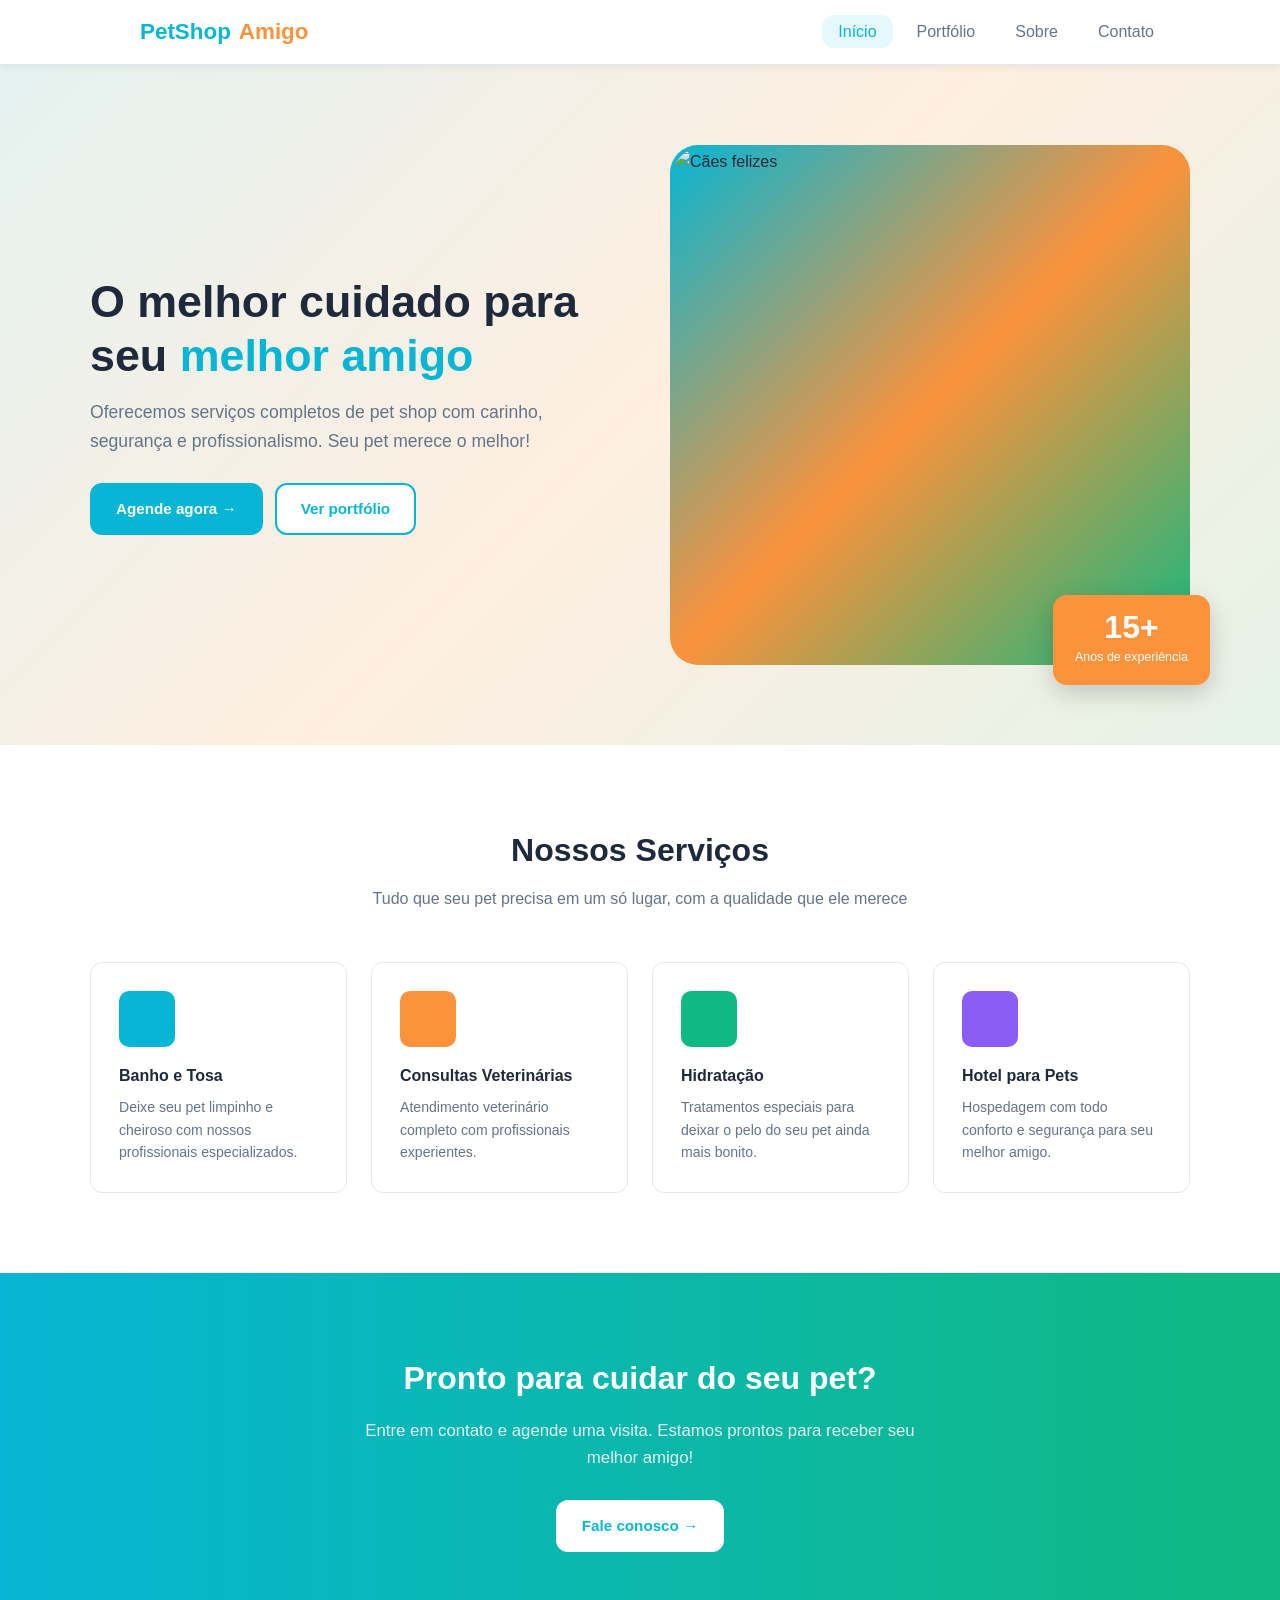
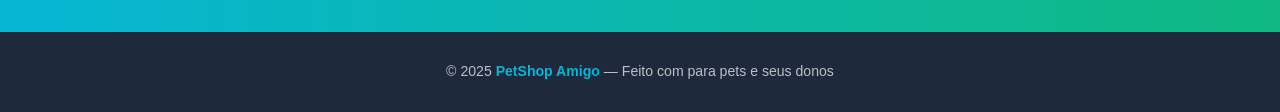
==== petshop/index.html @ c30e10b1 "Página completa" ====
<!DOCTYPE html>
<html lang="pt-BR">
<head>
  <meta charset="UTF-8" />
  <meta name="viewport" content="width=device-width, initial-scale=1.0" />
  <title>PetShop Amigo — Início</title>
  <link rel="stylesheet" href="src/css/estilo.css" />
  <script src="https://unpkg.com/lucide@latest/dist/umd/lucide.min.js"></script>
</head>
<body>

  <!-- ===== NAVBAR ===== -->
  <nav class="navbar">
    <div class="navbar-inner">
      <a href="index.html" class="logo"><i data-lucide="paw-print"></i> PetShop <span>Amigo</span></a>

      <button class="hamburger" aria-label="Menu">
        <span></span><span></span><span></span>
      </button>

      <ul class="nav-links">
        <li><a href="index.html">Início</a></li>
        <li><a href="pages/portfolio.html">Portfólio</a></li>
        <li><a href="pages/sobre.html">Sobre</a></li>
        <li><a href="pages/contato.html">Contato</a></li>
      </ul>
    </div>
  </nav>

  <!-- ===== HERO ===== -->
  <section class="hero">
    <div class="hero-inner">

      <div class="hero-texto">
        <h1>O melhor cuidado para seu <span class="destaque">melhor amigo</span></h1>
        <p>
          Oferecemos serviços completos de pet shop com carinho, segurança e profissionalismo.
          Seu pet merece o melhor!
        </p>
        <div class="hero-botoes">
          <a href="pages/contato.html" class="btn btn-primario">Agende agora →</a>
          <a href="pages/portfolio.html" class="btn btn-contorno">Ver portfólio</a>
        </div>
      </div>

      <div class="hero-img-wrapper">
        <div class="hero-img-borda">
          <img
            src="https://images.unsplash.com/photo-1450778869180-41d0601e046e?w=600&h=600&fit=crop"
            alt="Cães felizes"
          />
        </div>
        <div class="badge">
          <strong>15+</strong>
          <small>Anos de experiência</small>
        </div>
      </div>

    </div>
  </section>

  <!-- ===== SERVIÇOS ===== -->
  <section class="servicos">
    <div class="secao-titulo">
      <h2>Nossos Serviços</h2>
      <p>Tudo que seu pet precisa em um só lugar, com a qualidade que ele merece</p>
    </div>

    <div class="grid-servicos">

      <div class="card-servico">
        <div class="icone-servico cor-ciano"><i data-lucide="scissors"></i></div>
        <h3>Banho e Tosa</h3>
        <p>Deixe seu pet limpinho e cheiroso com nossos profissionais especializados.</p>
      </div>

      <div class="card-servico">
        <div class="icone-servico cor-laranja"><i data-lucide="stethoscope"></i></div>
        <h3>Consultas Veterinárias</h3>
        <p>Atendimento veterinário completo com profissionais experientes.</p>
      </div>

      <div class="card-servico">
        <div class="icone-servico cor-verde"><i data-lucide="shower-head"></i></div>
        <h3>Hidratação</h3>
        <p>Tratamentos especiais para deixar o pelo do seu pet ainda mais bonito.</p>
      </div>

      <div class="card-servico">
        <div class="icone-servico cor-roxo"><i data-lucide="house"></i></div>
        <h3>Hotel para Pets</h3>
        <p>Hospedagem com todo conforto e segurança para seu melhor amigo.</p>
      </div>

    </div>
  </section>

  <!-- ===== CTA ===== -->
  <section class="cta">
    <h2>Pronto para cuidar do seu pet?</h2>
    <p>Entre em contato e agende uma visita. Estamos prontos para receber seu melhor amigo!</p>
    <a href="pages/contato.html" class="btn btn-branco">Fale conosco →</a>
  </section>

  <!-- ===== FOOTER ===== -->
  <footer>
    <p>© 2025 <strong>PetShop Amigo</strong> — Feito com <i data-lucide="heart" style="width:14px;height:14px;display:inline;vertical-align:middle;color:#FB923C;"></i> para pets e seus donos</p>
  </footer>

  <script src="src/js/script.js"></script>
  <script>lucide.createIcons();</script>
</body>
</html>
---- petshop/src/css/estilo.css ----
/* =========================================
   PetShop Amigo — estilo.css
   Paleta de cores original mantida
   ========================================= */

/* --- Variáveis de cor --- */
:root {
  --bg:        #FEF9F3;
  --branco:    #FFFFFF;
  --texto:     #1E293B;
  --subtexto:  #64748B;
  --borda:     #E2E8F0;
  --primaria:  #06B6D4;   /* ciano */
  --secundaria:#FB923C;   /* laranja */
  --acento:    #10B981;   /* verde */
  --roxo:      #8B5CF6;
  --radius:    12px;
}

/* --- Reset básico --- */
*, *::before, *::after { box-sizing: border-box; margin: 0; padding: 0; }

body {
  font-family: 'Segoe UI', Tahoma, Geneva, Verdana, sans-serif;
  background-color: var(--bg);
  color: var(--texto);
  line-height: 1.6;
}

img { max-width: 100%; display: block; }
a  { text-decoration: none; color: inherit; }
ul { list-style: none; }

/* =========================================
   NAVBAR
   ========================================= */
.navbar {
  background-color: var(--branco);
  border-bottom: 1px solid var(--borda);
  position: sticky;
  top: 0;
  z-index: 100;
  box-shadow: 0 2px 8px rgba(0,0,0,0.06);
}

.navbar-inner {
  max-width: 1100px;
  margin: 0 auto;
  padding: 0 20px;
  height: 64px;
  display: flex;
  align-items: center;
  justify-content: space-between;
}

.logo {
  font-size: 1.4rem;
  font-weight: 700;
  color: var(--primaria);
  display: flex;
  align-items: center;
  gap: 8px;
}

.logo span { color: var(--secundaria); }

.nav-links { display: flex; gap: 8px; }

.nav-links a {
  padding: 8px 16px;
  border-radius: var(--radius);
  font-weight: 500;
  color: var(--subtexto);
  transition: background 0.2s, color 0.2s;
}

.nav-links a:hover,
.nav-links a.ativo {
  background-color: rgba(6,182,212,0.1);
  color: var(--primaria);
}

/* Menu hamburguer (mobile) */
.hamburger {
  display: none;
  flex-direction: column;
  gap: 5px;
  background: none;
  border: none;
  cursor: pointer;
  padding: 4px;
}

.hamburger span {
  display: block;
  width: 24px;
  height: 2px;
  background: var(--texto);
  border-radius: 2px;
  transition: all 0.3s;
}

/* =========================================
   BOTÕES
   ========================================= */
.btn {
  display: inline-flex;
  align-items: center;
  gap: 8px;
  padding: 12px 24px;
  border-radius: var(--radius);
  font-weight: 600;
  font-size: 0.95rem;
  border: 2px solid transparent;
  cursor: pointer;
  transition: all 0.2s;
}

.btn-primario   { background: var(--primaria);   color: var(--branco); }
.btn-primario:hover { background: #0891B2; }

.btn-contorno {
  background: var(--branco);
  color: var(--primaria);
  border-color: var(--primaria);
}
.btn-contorno:hover { background: rgba(6,182,212,0.05); }

.btn-branco  { background: var(--branco); color: var(--primaria); }
.btn-branco:hover { background: rgba(255,255,255,0.9); }

/* =========================================
   HERO  (index.html)
   ========================================= */
.hero {
  background: linear-gradient(135deg,
    rgba(6,182,212,0.1) 0%,
    rgba(251,146,60,0.1) 50%,
    rgba(16,185,129,0.1) 100%);
  padding: 80px 20px;
}

.hero-inner {
  max-width: 1100px;
  margin: 0 auto;
  display: grid;
  grid-template-columns: 1fr 1fr;
  gap: 60px;
  align-items: center;
}

.hero-texto h1 {
  font-size: 2.8rem;
  font-weight: 800;
  line-height: 1.2;
  margin-bottom: 16px;
}

.hero-texto h1 .destaque { color: var(--primaria); }

.hero-texto p {
  font-size: 1.1rem;
  color: var(--subtexto);
  margin-bottom: 28px;
}

.hero-botoes { display: flex; gap: 12px; flex-wrap: wrap; }

/* Imagem hero */
.hero-img-wrapper {
  position: relative;
}

.hero-img-borda {
  background: linear-gradient(135deg, var(--primaria), var(--secundaria), var(--acento));
  padding: 4px;
  border-radius: 28px;
}

.hero-img-borda img {
  border-radius: 24px;
  width: 100%;
  aspect-ratio: 1;
  object-fit: cover;
}

.badge {
  position: absolute;
  bottom: -20px;
  right: -20px;
  background: var(--secundaria);
  color: var(--branco);
  padding: 16px 22px;
  border-radius: 14px;
  box-shadow: 0 8px 24px rgba(0,0,0,0.18);
  text-align: center;
}

.badge strong { display: block; font-size: 2rem; line-height: 1; }
.badge small  { font-size: 0.78rem; }

/* =========================================
   SERVIÇOS  (index.html)
   ========================================= */
.servicos {
  padding: 80px 20px;
  background: var(--branco);
}

.secao-titulo {
  text-align: center;
  margin-bottom: 50px;
}

.secao-titulo h2 { font-size: 2rem; font-weight: 700; margin-bottom: 10px; }
.secao-titulo p  { color: var(--subtexto); max-width: 600px; margin: 0 auto; }

.grid-servicos {
  max-width: 1100px;
  margin: 0 auto;
  display: grid;
  grid-template-columns: repeat(auto-fit, minmax(230px, 1fr));
  gap: 24px;
}

.card-servico {
  background: var(--branco);
  border: 1px solid var(--borda);
  border-radius: var(--radius);
  padding: 28px;
  transition: box-shadow 0.3s, transform 0.3s;
}

.card-servico:hover {
  box-shadow: 0 8px 24px rgba(0,0,0,0.10);
  transform: translateY(-4px);
}

.icone-servico {
  width: 56px;
  height: 56px;
  border-radius: 10px;
  display: flex;
  align-items: center;
  justify-content: center;
  font-size: 1.6rem;
  margin-bottom: 16px;
  color: var(--branco);
}

.card-servico h3 { font-size: 1rem; margin-bottom: 8px; }
.card-servico p  { font-size: 0.88rem; color: var(--subtexto); }

/* =========================================
   CTA  (index.html)
   ========================================= */
.cta {
  padding: 80px 20px;
  background: linear-gradient(90deg, var(--primaria) 0%, var(--acento) 100%);
  text-align: center;
}

.cta h2 { font-size: 2rem; font-weight: 700; color: var(--branco); margin-bottom: 14px; }
.cta p  { color: rgba(255,255,255,0.88); font-size: 1.05rem; margin-bottom: 28px; max-width: 600px; margin-inline: auto; }

/* =========================================
   SOBRE  (sobre.html)
   ========================================= */
.pagina-header {
  text-align: center;
  padding: 60px 20px 40px;
  background: linear-gradient(135deg, rgba(6,182,212,0.08), rgba(16,185,129,0.08));
}

.pagina-header h1 { font-size: 2.2rem; font-weight: 800; margin-bottom: 10px; }
.pagina-header p  { color: var(--subtexto); font-size: 1.05rem; }

.container { max-width: 1100px; margin: 0 auto; padding: 60px 20px; }

/* História */
.historia {
  display: grid;
  grid-template-columns: 1fr 1fr;
  gap: 50px;
  align-items: center;
  margin-bottom: 70px;
}

.historia-img { position: relative; }

.historia-img img {
  border-radius: 20px;
  width: 100%;
  object-fit: cover;
  aspect-ratio: 4/3;
  border: 4px solid var(--primaria);
}

.historia-texto h2 { font-size: 1.6rem; font-weight: 700; margin-bottom: 16px; }
.historia-texto p  { color: var(--subtexto); margin-bottom: 14px; }
.historia-texto .destaque { color: var(--primaria); font-weight: 600; }

/* Valores */
.valores { margin-bottom: 70px; }
.valores h2 { font-size: 1.6rem; font-weight: 700; text-align: center; margin-bottom: 36px; }

.grid-valores {
  display: grid;
  grid-template-columns: repeat(auto-fit, minmax(220px, 1fr));
  gap: 20px;
}

.card-valor {
  background: var(--branco);
  border: 1px solid var(--borda);
  border-radius: var(--radius);
  padding: 24px;
  text-align: center;
  transition: box-shadow 0.3s;
}

.card-valor:hover { box-shadow: 0 6px 20px rgba(0,0,0,0.09); }

.icone-valor {
  width: 50px; height: 50px;
  border-radius: 50%;
  display: flex; align-items: center; justify-content: center;
  font-size: 1.4rem;
  margin: 0 auto 14px;
}

.card-valor h3 { font-size: 1rem; margin-bottom: 8px; }
.card-valor p  { font-size: 0.87rem; color: var(--subtexto); }

/* Equipe */
.equipe h2 { font-size: 1.6rem; font-weight: 700; text-align: center; margin-bottom: 36px; }

.grid-equipe {
  display: grid;
  grid-template-columns: repeat(auto-fit, minmax(200px, 1fr));
  gap: 24px;
}

.card-membro {
  background: var(--branco);
  border: 1px solid var(--borda);
  border-radius: var(--radius);
  overflow: hidden;
  text-align: center;
  transition: box-shadow 0.3s;
}

.card-membro:hover { box-shadow: 0 6px 20px rgba(0,0,0,0.1); }

.card-membro img {
  width: 100%;
  aspect-ratio: 1;
  object-fit: cover;
}

.card-membro-info { padding: 16px; }
.card-membro-info h3 { font-size: 1rem; margin-bottom: 4px; }
.card-membro-info p  { font-size: 0.85rem; color: var(--primaria); }

/* =========================================
   PORTFÓLIO  (portfolio.html)
   ========================================= */
.secao-portfolio { padding: 0 20px 70px; max-width: 1100px; margin: 0 auto; }

.secao-portfolio + .secao-portfolio { padding-top: 0; }

.secao-portfolio h2 {
  font-size: 1.3rem;
  font-weight: 700;
  margin-bottom: 20px;
  display: flex;
  align-items: center;
  gap: 10px;
}

.secao-portfolio h2::before {
  content: '';
  display: inline-block;
  width: 6px; height: 22px;
  background: var(--primaria);
  border-radius: 4px;
}

.grid-portfolio {
  display: grid;
  grid-template-columns: repeat(3, 1fr);
  gap: 16px;
}

.item-portfolio {
  border-radius: var(--radius);
  overflow: hidden;
  position: relative;
}

.item-portfolio img {
  width: 100%;
  aspect-ratio: 1;
  object-fit: cover;
  transition: transform 0.4s;
}

.item-portfolio:hover img { transform: scale(1.05); }

.overlay-portfolio {
  position: absolute;
  inset: 0;
  background: rgba(6,182,212,0.75);
  display: flex;
  align-items: center;
  justify-content: center;
  opacity: 0;
  transition: opacity 0.3s;
  padding: 12px;
  text-align: center;
}

.item-portfolio:hover .overlay-portfolio { opacity: 1; }

.overlay-portfolio p {
  color: var(--branco);
  font-weight: 600;
  font-size: 0.9rem;
}

/* Stats */
.stats {
  background: linear-gradient(135deg, var(--primaria), var(--acento));
  border-radius: 20px;
  padding: 40px;
  max-width: 1100px;
  margin: 0 auto 60px;
  display: grid;
  grid-template-columns: repeat(4, 1fr);
  gap: 20px;
  text-align: center;
}

.stat strong { display: block; font-size: 2.2rem; font-weight: 800; color: var(--branco); }
.stat span   { font-size: 0.85rem; color: rgba(255,255,255,0.85); }

/* =========================================
   CONTATO  (contato.html)
   ========================================= */
.info-contato {
  display: grid;
  grid-template-columns: repeat(auto-fit, minmax(220px, 1fr));
  gap: 20px;
  max-width: 1100px;
  margin: 0 auto 50px;
  padding: 0 20px;
}

.card-info {
  background: var(--branco);
  border: 1px solid var(--borda);
  border-radius: var(--radius);
  padding: 24px;
  text-align: center;
  transition: box-shadow 0.3s;
}

.card-info:hover { box-shadow: 0 6px 20px rgba(0,0,0,0.09); }

.icone-info {
  width: 50px; height: 50px;
  border-radius: 50%;
  font-size: 1.4rem;
  display: flex; align-items: center; justify-content: center;
  margin: 0 auto 14px;
}

.card-info h3 { font-size: 1rem; margin-bottom: 6px; }
.card-info a, .card-info p { font-size: 0.9rem; color: var(--subtexto); }
.card-info a:hover { color: var(--primaria); }

/* Formulário + mapa */
.contato-grid {
  max-width: 1100px;
  margin: 0 auto;
  padding: 0 20px 60px;
  display: grid;
  grid-template-columns: 1fr 1fr;
  gap: 40px;
}

.form-wrapper {
  background: var(--branco);
  border: 1px solid var(--borda);
  border-radius: 16px;
  padding: 32px;
}

.form-wrapper h2 { font-size: 1.3rem; font-weight: 700; margin-bottom: 24px; }

.form-grupo { margin-bottom: 18px; }

.form-grupo label {
  display: block;
  font-weight: 600;
  font-size: 0.9rem;
  margin-bottom: 6px;
}

.form-grupo input,
.form-grupo select,
.form-grupo textarea {
  width: 100%;
  padding: 10px 14px;
  border: 1px solid var(--borda);
  border-radius: 8px;
  font-size: 0.95rem;
  font-family: inherit;
  color: var(--texto);
  background: var(--branco);
  outline: none;
  transition: border-color 0.2s;
}

.form-grupo input:focus,
.form-grupo select:focus,
.form-grupo textarea:focus { border-color: var(--primaria); }

.form-linha {
  display: grid;
  grid-template-columns: 1fr 1fr;
  gap: 14px;
}

.btn-enviar {
  width: 100%;
  padding: 13px;
  border-radius: 10px;
  background: var(--primaria);
  color: var(--branco);
  font-weight: 700;
  font-size: 1rem;
  border: none;
  cursor: pointer;
  transition: background 0.2s;
}

.btn-enviar:hover { background: #0891B2; }

.msg-sucesso {
  text-align: center;
  padding: 40px 20px;
  display: none;
}

.msg-sucesso.visivel { display: block; }
.msg-sucesso .emoji { font-size: 3rem; margin-bottom: 12px; }
.msg-sucesso h3     { font-size: 1.3rem; margin-bottom: 8px; }
.msg-sucesso p      { color: var(--subtexto); }

/* Mapa placeholder */
.mapa-wrapper {
  background: var(--branco);
  border: 1px solid var(--borda);
  border-radius: 16px;
  overflow: hidden;
  display: flex;
  align-items: center;
  justify-content: center;
  min-height: 350px;
  background: linear-gradient(135deg, rgba(6,182,212,0.08), rgba(16,185,129,0.08));
}

.mapa-conteudo { text-align: center; padding: 30px; }

.mapa-conteudo .emoji-mapa { font-size: 3.5rem; margin-bottom: 16px; }

.mapa-conteudo h3 { font-size: 1.2rem; font-weight: 700; margin-bottom: 12px; }
.mapa-conteudo p  { color: var(--subtexto); font-size: 0.92rem; line-height: 1.7; margin-bottom: 20px; }

.btn-mapa {
  display: inline-block;
  padding: 10px 22px;
  background: var(--primaria);
  color: var(--branco);
  border-radius: 8px;
  font-weight: 600;
  font-size: 0.9rem;
  transition: background 0.2s;
}

.btn-mapa:hover { background: #0891B2; }

/* =========================================
   FOOTER
   ========================================= */
footer {
  background: var(--texto);
  color: rgba(255,255,255,0.7);
  text-align: center;
  padding: 28px 20px;
  font-size: 0.88rem;
}

footer strong { color: var(--primaria); }

/* =========================================
   RESPONSIVO
   ========================================= */
@media (max-width: 768px) {
  /* navbar */
  .hamburger { display: flex; }
  .nav-links {
    display: none;
    flex-direction: column;
    position: absolute;
    top: 64px; left: 0; right: 0;
    background: var(--branco);
    border-bottom: 1px solid var(--borda);
    padding: 12px 20px;
    gap: 4px;
  }
  .nav-links.aberto { display: flex; }

  /* hero */
  .hero-inner { grid-template-columns: 1fr; gap: 40px; }
  .hero-texto h1 { font-size: 2rem; }
  .badge { bottom: 10px; right: 10px; }

  /* história */
  .historia { grid-template-columns: 1fr; }

  /* portfolio */
  .grid-portfolio { grid-template-columns: repeat(2, 1fr); }

  /* stats */
  .stats { grid-template-columns: repeat(2, 1fr); }

  /* contato */
  .contato-grid { grid-template-columns: 1fr; }
  .form-linha   { grid-template-columns: 1fr; }
}

@media (max-width: 480px) {
  .grid-portfolio { grid-template-columns: 1fr; }
  .stats { grid-template-columns: repeat(2, 1fr); }
}

/* =========================================
   ÍCONES LUCIDE
   ========================================= */
[data-lucide] {
  width: 20px;
  height: 20px;
  stroke-width: 2;
  display: inline-block;
  vertical-align: middle;
}

.icone-servico [data-lucide],
.icone-valor [data-lucide],
.icone-info [data-lucide] {
  width: 26px;
  height: 26px;
  stroke-width: 2;
}

.icone-servico [data-lucide] { color: white; }
.icone-valor   [data-lucide] { color: inherit; }
.icone-info    [data-lucide] { color: inherit; }

.logo [data-lucide] {
  width: 22px;
  height: 22px;
  color: var(--primaria);
  vertical-align: middle;
}

.btn [data-lucide] {
  width: 16px;
  height: 16px;
}

/* =========================================
   COR DOS ÍCONES (usando emojis ou classes)
   ========================================= */
.cor-ciano   { background-color: var(--primaria);   }
.cor-laranja { background-color: var(--secundaria); }
.cor-verde   { background-color: var(--acento);     }
.cor-roxo    { background-color: var(--roxo);       }

.cor-ciano-bg   { background-color: rgba(6,182,212,0.15);   }
.cor-laranja-bg { background-color: rgba(251,146,60,0.15);  }
.cor-verde-bg   { background-color: rgba(16,185,129,0.15);  }
.cor-roxo-bg    { background-color: rgba(139,92,246,0.15);  }
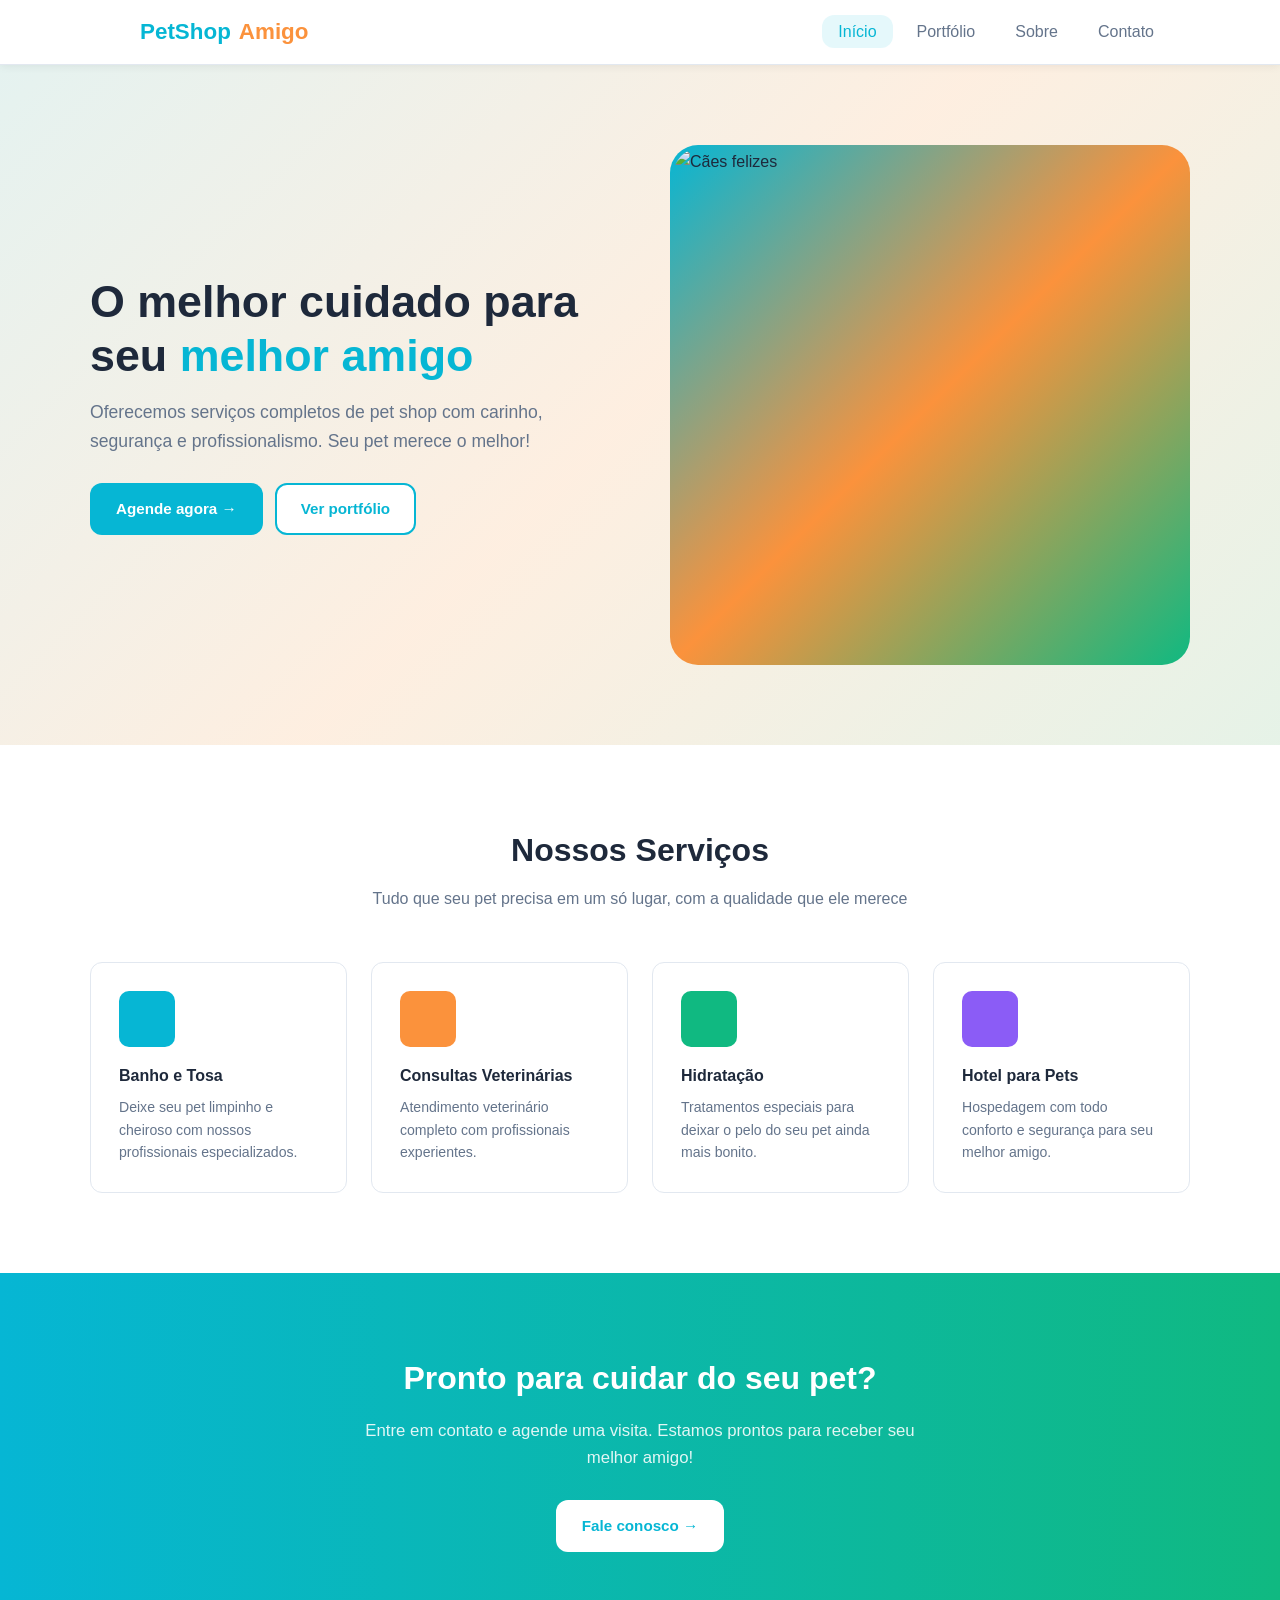
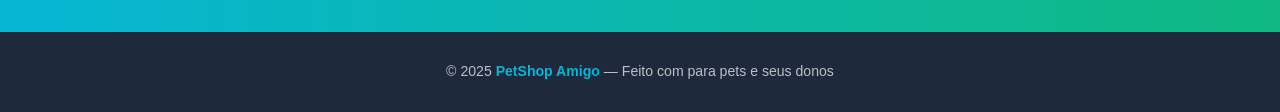
==== commit 2685b1f1: "Style: mudando estilização na página ínicio" ====
--- a/petshop/index.html
+++ b/petshop/index.html
@@ -49,10 +49,6 @@
             src="https://images.unsplash.com/photo-1450778869180-41d0601e046e?w=600&h=600&fit=crop"
             alt="Cães felizes"
           />
-        </div>
-        <div class="badge">
-          <strong>15+</strong>
-          <small>Anos de experiência</small>
         </div>
       </div>
 
--- a/petshop/src/css/estilo.css
+++ b/petshop/src/css/estilo.css
@@ -184,20 +184,7 @@
   object-fit: cover;
 }
 
-.badge {
-  position: absolute;
-  bottom: -20px;
-  right: -20px;
-  background: var(--secundaria);
-  color: var(--branco);
-  padding: 16px 22px;
-  border-radius: 14px;
-  box-shadow: 0 8px 24px rgba(0,0,0,0.18);
-  text-align: center;
-}
-
-.badge strong { display: block; font-size: 2rem; line-height: 1; }
-.badge small  { font-size: 0.78rem; }
+
 
 /* =========================================
    SERVIÇOS  (index.html)
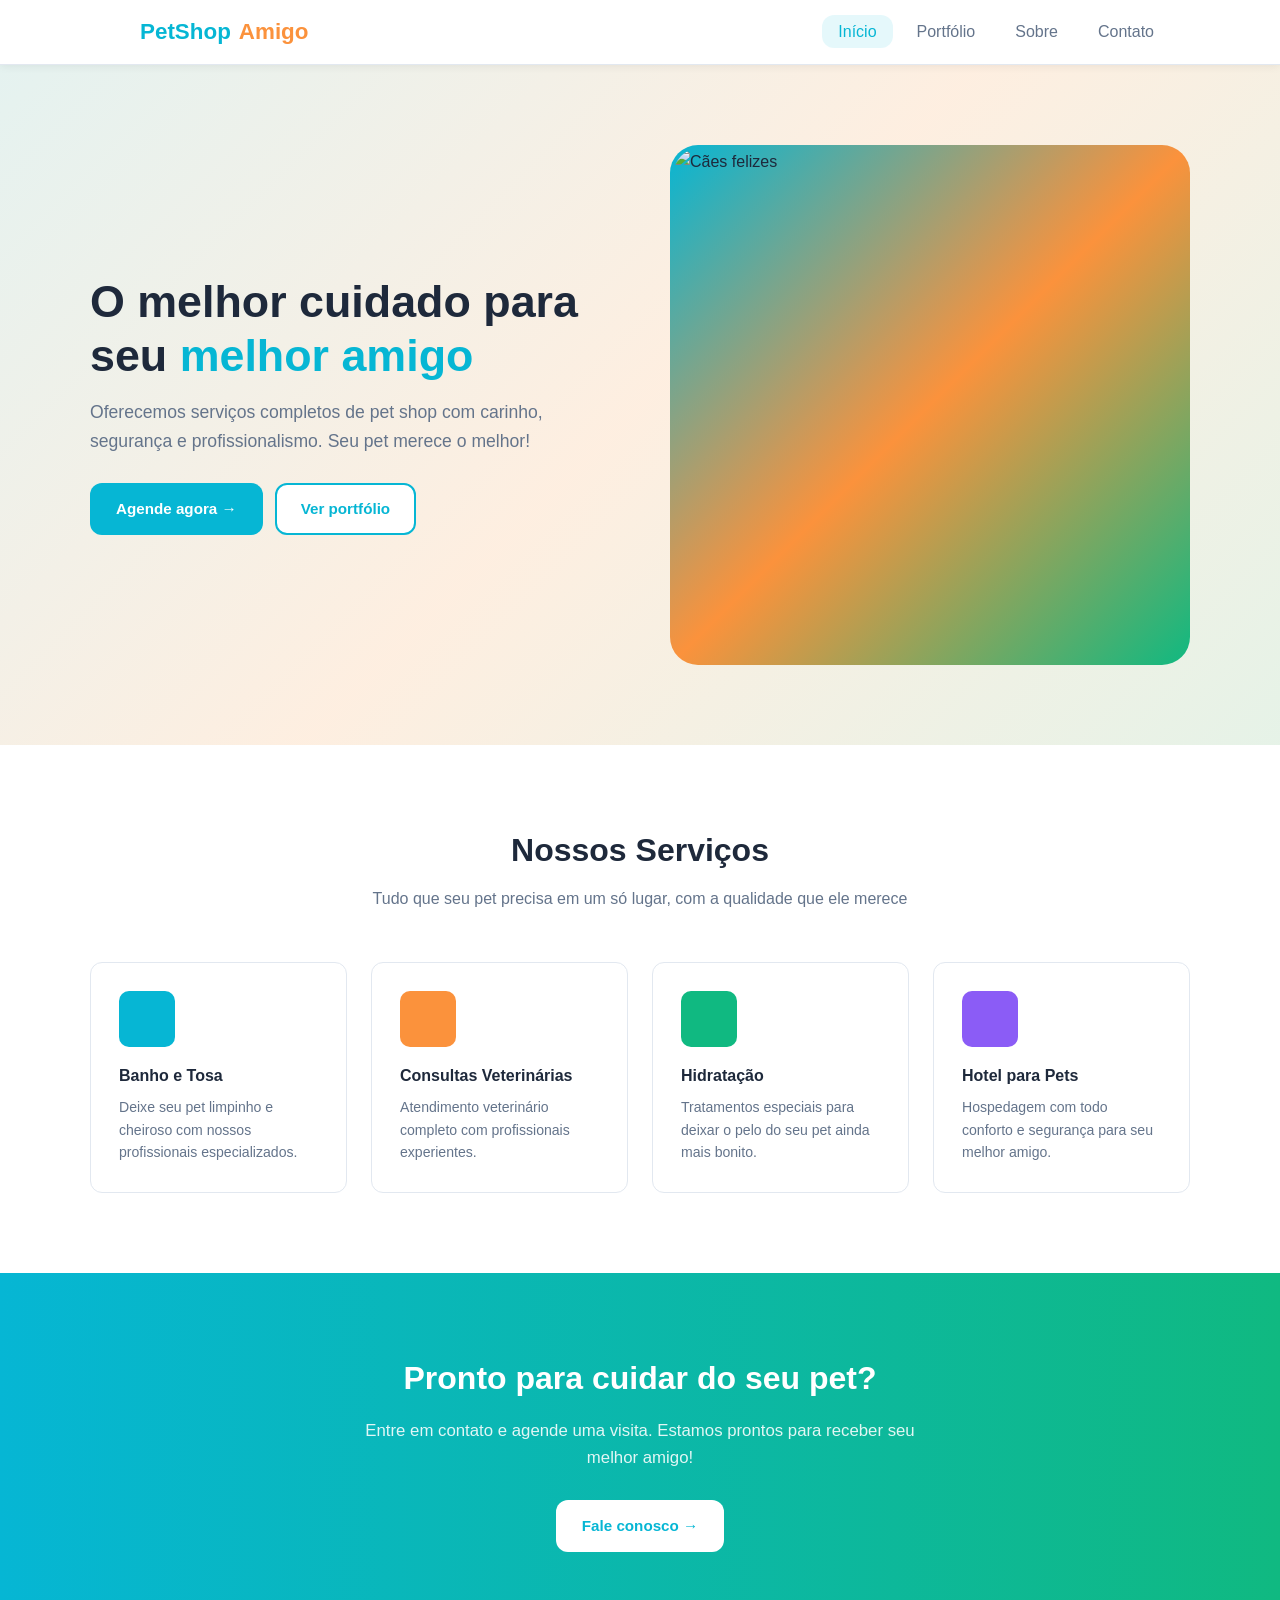
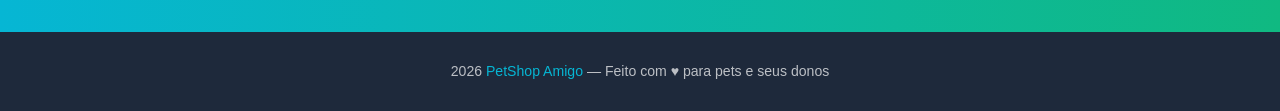
==== commit 758c18d4: "style: mudança na estilização de todas as páginas" ====
--- a/petshop/index.html
+++ b/petshop/index.html
@@ -100,7 +100,7 @@
 
   <!-- ===== FOOTER ===== -->
   <footer>
-    <p>© 2025 <strong>PetShop Amigo</strong> — Feito com <i data-lucide="heart" style="width:14px;height:14px;display:inline;vertical-align:middle;color:#FB923C;"></i> para pets e seus donos</p>
+    <p>2026 <span>PetShop Amigo</span> — Feito com ♥ para pets e seus donos</p>
   </footer>
 
   <script src="src/js/script.js"></script>
--- a/petshop/src/css/estilo.css
+++ b/petshop/src/css/estilo.css
@@ -1,9 +1,6 @@
 /* =========================================
-   PetShop Amigo — estilo.css
-   Paleta de cores original mantida
-   ========================================= */
-
-/* --- Variáveis de cor --- */
+--- Variáveis de cor ---
+========================================= */
 :root {
   --bg:        #FEF9F3;
   --branco:    #FFFFFF;
@@ -17,8 +14,14 @@
   --radius:    12px;
 }
 
-/* --- Reset básico --- */
-*, *::before, *::after { box-sizing: border-box; margin: 0; padding: 0; }
+/* =========================================
+ --- Reset básico --- 
+========================================= */
+*, *::before, *::after {
+  box-sizing: border-box; 
+  margin: 0; 
+  padding: 0; 
+}
 
 body {
   font-family: 'Segoe UI', Tahoma, Geneva, Verdana, sans-serif;
@@ -27,13 +30,23 @@
   line-height: 1.6;
 }
 
-img { max-width: 100%; display: block; }
-a  { text-decoration: none; color: inherit; }
-ul { list-style: none; }
-
-/* =========================================
-   NAVBAR
-   ========================================= */
+img {
+  max-width: 100%; 
+  display: block;
+}
+
+a {
+  text-decoration: none;
+  color: inherit;
+}
+
+ul {
+  list-style: none;
+}
+
+/* =========================================
+  NAVBAR
+========================================= */
 .navbar {
   background-color: var(--branco);
   border-bottom: 1px solid var(--borda);
@@ -62,9 +75,13 @@
   gap: 8px;
 }
 
-.logo span { color: var(--secundaria); }
-
-.nav-links { display: flex; gap: 8px; }
+.logo span {
+   color: var(--secundaria); 
+}
+
+.nav-links {
+  display: flex; gap: 8px;
+}
 
 .nav-links a {
   padding: 8px 16px;
@@ -80,7 +97,10 @@
   color: var(--primaria);
 }
 
-/* Menu hamburguer (mobile) */
+/* =========================================
+/* Menu hamburguer (mobile)
+========================================= */
+
 .hamburger {
   display: none;
   flex-direction: column;
@@ -101,8 +121,8 @@
 }
 
 /* =========================================
-   BOTÕES
-   ========================================= */
+  BOTÕES 
+  =========================================*/
 .btn {
   display: inline-flex;
   align-items: center;
@@ -116,18 +136,30 @@
   transition: all 0.2s;
 }
 
-.btn-primario   { background: var(--primaria);   color: var(--branco); }
-.btn-primario:hover { background: #0891B2; }
+.btn-primario   {
+  background: var(--primaria);   
+  color: var(--branco);
+}
+.btn-primario:hover {
+  background: #0891B2;
+}
 
 .btn-contorno {
   background: var(--branco);
   color: var(--primaria);
   border-color: var(--primaria);
 }
-.btn-contorno:hover { background: rgba(6,182,212,0.05); }
-
-.btn-branco  { background: var(--branco); color: var(--primaria); }
-.btn-branco:hover { background: rgba(255,255,255,0.9); }
+.btn-contorno:hover {
+  background: rgba(6,182,212,0.05);
+}
+
+.btn-branco {
+  background: var(--branco); color: var(--primaria);
+}
+
+.btn-branco:hover {
+  background: rgba(255,255,255,0.9);
+}
 
 /* =========================================
    HERO  (index.html)
@@ -156,7 +188,9 @@
   margin-bottom: 16px;
 }
 
-.hero-texto h1 .destaque { color: var(--primaria); }
+.hero-texto h1 .destaque {
+  color: var(--primaria);
+}
 
 .hero-texto p {
   font-size: 1.1rem;
@@ -164,9 +198,15 @@
   margin-bottom: 28px;
 }
 
-.hero-botoes { display: flex; gap: 12px; flex-wrap: wrap; }
-
-/* Imagem hero */
+.hero-botoes {
+  display: flex; 
+  gap: 12px; 
+  flex-wrap: wrap;
+}
+
+/* =========================================
+ Imagem hero 
+========================================= */
 .hero-img-wrapper {
   position: relative;
 }
@@ -185,9 +225,8 @@
 }
 
 
-
-/* =========================================
-   SERVIÇOS  (index.html)
+/* =========================================
+   SERVIÇOS 
    ========================================= */
 .servicos {
   padding: 80px 20px;
@@ -199,8 +238,16 @@
   margin-bottom: 50px;
 }
 
-.secao-titulo h2 { font-size: 2rem; font-weight: 700; margin-bottom: 10px; }
-.secao-titulo p  { color: var(--subtexto); max-width: 600px; margin: 0 auto; }
+.secao-titulo h2 {
+  font-size: 2rem; 
+  font-weight: 700; 
+  margin-bottom: 10px;
+}
+.secao-titulo p  {
+  color: var(--subtexto); 
+  max-width: 600px; 
+  margin: 0 auto;
+}
 
 .grid-servicos {
   max-width: 1100px;
@@ -235,20 +282,40 @@
   color: var(--branco);
 }
 
-.card-servico h3 { font-size: 1rem; margin-bottom: 8px; }
-.card-servico p  { font-size: 0.88rem; color: var(--subtexto); }
-
-/* =========================================
-   CTA  (index.html)
+.card-servico h3 {
+  font-size: 1rem; 
+  margin-bottom: 8px; 
+}
+
+.card-servico p { 
+  font-size: 0.88rem; 
+  color: var(--subtexto); 
+}
+
+/* =========================================
+   CTA
    ========================================= */
+
 .cta {
   padding: 80px 20px;
   background: linear-gradient(90deg, var(--primaria) 0%, var(--acento) 100%);
   text-align: center;
 }
 
-.cta h2 { font-size: 2rem; font-weight: 700; color: var(--branco); margin-bottom: 14px; }
-.cta p  { color: rgba(255,255,255,0.88); font-size: 1.05rem; margin-bottom: 28px; max-width: 600px; margin-inline: auto; }
+.cta h2 {
+  font-size: 2rem; 
+  font-weight: 700; 
+  color: var(--branco); 
+  margin-bottom: 14px;
+}
+
+.cta p {
+  color: rgba(255,255,255,0.88); 
+  font-size: 1.05rem; 
+  margin-bottom: 28px; 
+  max-width: 600px;
+  margin-inline: auto; 
+}
 
 /* =========================================
    SOBRE  (sobre.html)
@@ -259,10 +326,22 @@
   background: linear-gradient(135deg, rgba(6,182,212,0.08), rgba(16,185,129,0.08));
 }
 
-.pagina-header h1 { font-size: 2.2rem; font-weight: 800; margin-bottom: 10px; }
-.pagina-header p  { color: var(--subtexto); font-size: 1.05rem; }
-
-.container { max-width: 1100px; margin: 0 auto; padding: 60px 20px; }
+.pagina-header h1 {
+  font-size: 2.2rem; 
+  font-weight: 800; 
+  margin-bottom: 10px;
+}
+
+.pagina-header p {
+  color: var(--subtexto); 
+  font-size: 1.05rem;
+}
+
+.container {
+  max-width: 1100px; 
+  margin: 0 auto; 
+  padding: 60px 20px;
+}
 
 /* História */
 .historia {
@@ -273,7 +352,9 @@
   margin-bottom: 70px;
 }
 
-.historia-img { position: relative; }
+.historia-img {
+  position: relative;
+}
 
 .historia-img img {
   border-radius: 20px;
@@ -283,13 +364,33 @@
   border: 4px solid var(--primaria);
 }
 
-.historia-texto h2 { font-size: 1.6rem; font-weight: 700; margin-bottom: 16px; }
-.historia-texto p  { color: var(--subtexto); margin-bottom: 14px; }
-.historia-texto .destaque { color: var(--primaria); font-weight: 600; }
+.historia-texto h2 {
+  font-size: 1.6rem;
+  font-weight: 700;
+  margin-bottom: 16px;
+}
+
+.historia-texto p {
+  color: var(--subtexto);
+  margin-bottom: 14px;
+}
+
+.historia-texto .destaque {
+  color: var(--primaria);
+  font-weight: 600;
+}
 
 /* Valores */
-.valores { margin-bottom: 70px; }
-.valores h2 { font-size: 1.6rem; font-weight: 700; text-align: center; margin-bottom: 36px; }
+.valores {
+  margin-bottom: 70px;
+}
+
+.valores h2 {
+  font-size: 1.6rem;
+  font-weight: 700;
+  text-align: center;
+  margin-bottom: 36px;
+}
 
 .grid-valores {
   display: grid;
@@ -306,21 +407,38 @@
   transition: box-shadow 0.3s;
 }
 
-.card-valor:hover { box-shadow: 0 6px 20px rgba(0,0,0,0.09); }
+.card-valor:hover {
+  box-shadow: 0 6px 20px rgba(0,0,0,0.09);
+}
 
 .icone-valor {
-  width: 50px; height: 50px;
+  width: 50px; 
+  height: 50px;
   border-radius: 50%;
-  display: flex; align-items: center; justify-content: center;
+  display: flex; 
+  align-items: center;
+  justify-content: center;
   font-size: 1.4rem;
   margin: 0 auto 14px;
 }
 
-.card-valor h3 { font-size: 1rem; margin-bottom: 8px; }
-.card-valor p  { font-size: 0.87rem; color: var(--subtexto); }
+.card-valor h3 {
+  font-size: 1rem;
+  margin-bottom: 8px;
+}
+
+.card-valor p {
+  font-size: 0.87rem;
+  color: var(--subtexto);
+}
 
 /* Equipe */
-.equipe h2 { font-size: 1.6rem; font-weight: 700; text-align: center; margin-bottom: 36px; }
+.equipe h2 {
+  font-size: 1.6rem;
+  font-weight: 700;
+  text-align: center;
+  margin-bottom: 36px;
+}
 
 .grid-equipe {
   display: grid;
@@ -337,7 +455,9 @@
   transition: box-shadow 0.3s;
 }
 
-.card-membro:hover { box-shadow: 0 6px 20px rgba(0,0,0,0.1); }
+.card-membro:hover {
+  box-shadow: 0 6px 20px rgba(0,0,0,0.1);
+}
 
 .card-membro img {
   width: 100%;
@@ -345,16 +465,32 @@
   object-fit: cover;
 }
 
-.card-membro-info { padding: 16px; }
-.card-membro-info h3 { font-size: 1rem; margin-bottom: 4px; }
-.card-membro-info p  { font-size: 0.85rem; color: var(--primaria); }
+.card-membro-info {
+  padding: 16px;
+}
+
+.card-membro-info h3 {
+  font-size: 1rem; 
+  margin-bottom: 4px;
+}
+
+.card-membro-info p {
+  font-size: 0.85rem;
+  color: var(--primaria);
+}
 
 /* =========================================
    PORTFÓLIO  (portfolio.html)
    ========================================= */
-.secao-portfolio { padding: 0 20px 70px; max-width: 1100px; margin: 0 auto; }
-
-.secao-portfolio + .secao-portfolio { padding-top: 0; }
+.secao-portfolio {
+  padding: 0 20px 70px;
+  max-width: 1100px;
+  margin: 0 auto;
+}
+
+.secao-portfolio + .secao-portfolio {
+  padding-top: 0;
+}
 
 .secao-portfolio h2 {
   font-size: 1.3rem;
@@ -392,22 +528,20 @@
   transition: transform 0.4s;
 }
 
-.item-portfolio:hover img { transform: scale(1.05); }
+.item-portfolio:hover img {
+  transform: scale(1.05);
+}
 
 .overlay-portfolio {
-  position: absolute;
-  inset: 0;
   background: rgba(6,182,212,0.75);
-  display: flex;
-  align-items: center;
-  justify-content: center;
-  opacity: 0;
-  transition: opacity 0.3s;
   padding: 12px;
   text-align: center;
-}
-
-.item-portfolio:hover .overlay-portfolio { opacity: 1; }
+  border-radius: 0 0 12px 12px;
+}
+
+.item-portfolio:hover .overlay-portfolio {
+  opacity: 1;
+}
 
 .overlay-portfolio p {
   color: var(--branco);
@@ -428,8 +562,16 @@
   text-align: center;
 }
 
-.stat strong { display: block; font-size: 2.2rem; font-weight: 800; color: var(--branco); }
-.stat span   { font-size: 0.85rem; color: rgba(255,255,255,0.85); }
+.stat strong {
+  display: block;
+  font-size: 2.2rem;
+  font-weight: 800;
+  color: var(--branco);
+}
+.stat span {
+  font-size: 0.85rem;
+  color: rgba(255,255,255,0.85);
+}
 
 /* =========================================
    CONTATO  (contato.html)
@@ -452,19 +594,38 @@
   transition: box-shadow 0.3s;
 }
 
-.card-info:hover { box-shadow: 0 6px 20px rgba(0,0,0,0.09); }
+.card-info:hover {
+  box-shadow: 0 6px 20px rgba(0,0,0,0.09);
+}
 
 .icone-info {
-  width: 50px; height: 50px;
+  width: 50px; 
+  height: 50px;
   border-radius: 50%;
   font-size: 1.4rem;
-  display: flex; align-items: center; justify-content: center;
+  display: flex; 
+  align-items: center;
+  justify-content: center;
   margin: 0 auto 14px;
 }
 
-.card-info h3 { font-size: 1rem; margin-bottom: 6px; }
-.card-info a, .card-info p { font-size: 0.9rem; color: var(--subtexto); }
-.card-info a:hover { color: var(--primaria); }
+.card-info h3 {
+  font-size: 1rem;
+  margin-bottom: 6px; 
+}
+
+.card-info a, .card-info p {
+  font-size: 0.9rem; 
+  color: var(--subtexto); 
+}
+
+.card-info a:hover {
+   color: var(--primaria); 
+}
+
+.card-info p:hover {
+   color: var(--primaria);
+}
 
 /* Formulário + mapa */
 .contato-grid {
@@ -483,9 +644,15 @@
   padding: 32px;
 }
 
-.form-wrapper h2 { font-size: 1.3rem; font-weight: 700; margin-bottom: 24px; }
-
-.form-grupo { margin-bottom: 18px; }
+.form-wrapper h2 {
+  font-size: 1.3rem;
+  font-weight: 700;
+  margin-bottom: 24px; 
+}
+
+.form-grupo { 
+  margin-bottom: 18px; 
+}
 
 .form-grupo label {
   display: block;
@@ -511,7 +678,9 @@
 
 .form-grupo input:focus,
 .form-grupo select:focus,
-.form-grupo textarea:focus { border-color: var(--primaria); }
+.form-grupo textarea:focus {
+  border-color: var(--primaria);
+}
 
 .form-linha {
   display: grid;
@@ -540,10 +709,23 @@
   display: none;
 }
 
-.msg-sucesso.visivel { display: block; }
-.msg-sucesso .emoji { font-size: 3rem; margin-bottom: 12px; }
-.msg-sucesso h3     { font-size: 1.3rem; margin-bottom: 8px; }
-.msg-sucesso p      { color: var(--subtexto); }
+.msg-sucesso.visivel {
+  display: block; 
+}
+
+.msg-sucesso .emoji {
+  font-size: 3rem; 
+  margin-bottom: 12px; 
+}
+
+.msg-sucesso h3 { 
+  font-size: 1.3rem;
+  margin-bottom: 8px;
+}
+
+.msg-sucesso p { 
+  color: var(--subtexto); 
+}
 
 /* Mapa placeholder */
 .mapa-wrapper {
@@ -558,12 +740,28 @@
   background: linear-gradient(135deg, rgba(6,182,212,0.08), rgba(16,185,129,0.08));
 }
 
-.mapa-conteudo { text-align: center; padding: 30px; }
-
-.mapa-conteudo .emoji-mapa { font-size: 3.5rem; margin-bottom: 16px; }
-
-.mapa-conteudo h3 { font-size: 1.2rem; font-weight: 700; margin-bottom: 12px; }
-.mapa-conteudo p  { color: var(--subtexto); font-size: 0.92rem; line-height: 1.7; margin-bottom: 20px; }
+.mapa-conteudo {
+  text-align: center; 
+  padding: 30px; 
+}
+
+.mapa-conteudo .emoji-mapa {
+  font-size: 3.5rem;
+  margin-bottom: 16px; 
+}
+
+.mapa-conteudo h3 { 
+  font-size: 1.2rem; 
+  font-weight: 700; 
+  margin-bottom: 12px; 
+}
+
+.mapa-conteudo p { 
+  color: var(--subtexto); 
+  font-size: 0.92rem; 
+  line-height: 1.7; 
+  margin-bottom: 20px; 
+}
 
 .btn-mapa {
   display: inline-block;
@@ -576,7 +774,9 @@
   transition: background 0.2s;
 }
 
-.btn-mapa:hover { background: #0891B2; }
+.btn-mapa:hover { 
+  background: #0891B2; 
+}
 
 /* =========================================
    FOOTER
@@ -589,48 +789,76 @@
   font-size: 0.88rem;
 }
 
-footer strong { color: var(--primaria); }
+footer p span{
+  color: var(--primaria);
+}
 
 /* =========================================
    RESPONSIVO
    ========================================= */
 @media (max-width: 768px) {
   /* navbar */
-  .hamburger { display: flex; }
+  .hamburger { 
+    display: flex; 
+  }
+
   .nav-links {
     display: none;
     flex-direction: column;
     position: absolute;
-    top: 64px; left: 0; right: 0;
+    top: 64px; 
+    left: 0; 
+    right: 0;
     background: var(--branco);
     border-bottom: 1px solid var(--borda);
     padding: 12px 20px;
     gap: 4px;
   }
-  .nav-links.aberto { display: flex; }
+  .nav-links.aberto { 
+    display: flex;
+  }
 
   /* hero */
-  .hero-inner { grid-template-columns: 1fr; gap: 40px; }
-  .hero-texto h1 { font-size: 2rem; }
-  .badge { bottom: 10px; right: 10px; }
+  .hero-inner { 
+    grid-template-columns: 1fr; 
+    gap: 40px; 
+  }
+  .hero-texto h1 { 
+    font-size: 2rem; 
+  }
 
   /* história */
-  .historia { grid-template-columns: 1fr; }
+  .historia { 
+    grid-template-columns: 1fr; 
+  }
 
   /* portfolio */
-  .grid-portfolio { grid-template-columns: repeat(2, 1fr); }
+  .grid-portfolio { 
+    grid-template-columns: repeat(2, 1fr); 
+  }
 
   /* stats */
-  .stats { grid-template-columns: repeat(2, 1fr); }
+  .stats { 
+    grid-template-columns: repeat(2, 1fr); 
+  }
 
   /* contato */
-  .contato-grid { grid-template-columns: 1fr; }
-  .form-linha   { grid-template-columns: 1fr; }
+  .contato-grid { 
+    grid-template-columns: 1fr; 
+  }
+
+  .form-linha   { 
+    grid-template-columns: 1fr; 
+  }
 }
 
 @media (max-width: 480px) {
-  .grid-portfolio { grid-template-columns: 1fr; }
-  .stats { grid-template-columns: repeat(2, 1fr); }
+  .grid-portfolio { 
+    grid-template-columns: 1fr; 
+  }
+  .stats { 
+    grid-template-columns: repeat(2, 1fr); 
+  }
 }
 
 /* =========================================
@@ -671,12 +899,31 @@
 /* =========================================
    COR DOS ÍCONES (usando emojis ou classes)
    ========================================= */
-.cor-ciano   { background-color: var(--primaria);   }
-.cor-laranja { background-color: var(--secundaria); }
-.cor-verde   { background-color: var(--acento);     }
-.cor-roxo    { background-color: var(--roxo);       }
-
-.cor-ciano-bg   { background-color: rgba(6,182,212,0.15);   }
-.cor-laranja-bg { background-color: rgba(251,146,60,0.15);  }
-.cor-verde-bg   { background-color: rgba(16,185,129,0.15);  }
-.cor-roxo-bg    { background-color: rgba(139,92,246,0.15);  }
+.cor-ciano { 
+  background-color: var(--primaria);   
+}
+
+.cor-laranja {
+  background-color: var(--secundaria); 
+}
+.cor-verde { 
+  background-color: var(--acento);     
+}
+.cor-roxo { 
+  background-color: var(--roxo);       
+}
+
+.cor-ciano-bg   { 
+  background-color: rgba(6,182,212,0.15);   
+}
+
+.cor-laranja-bg {
+  background-color: rgba(251,146,60,0.15);  
+}
+.cor-verde-bg { 
+  background-color: rgba(16,185,129,0.15);  
+}
+
+.cor-roxo-bg { 
+  background-color: rgba(139,92,246,0.15); 
+}
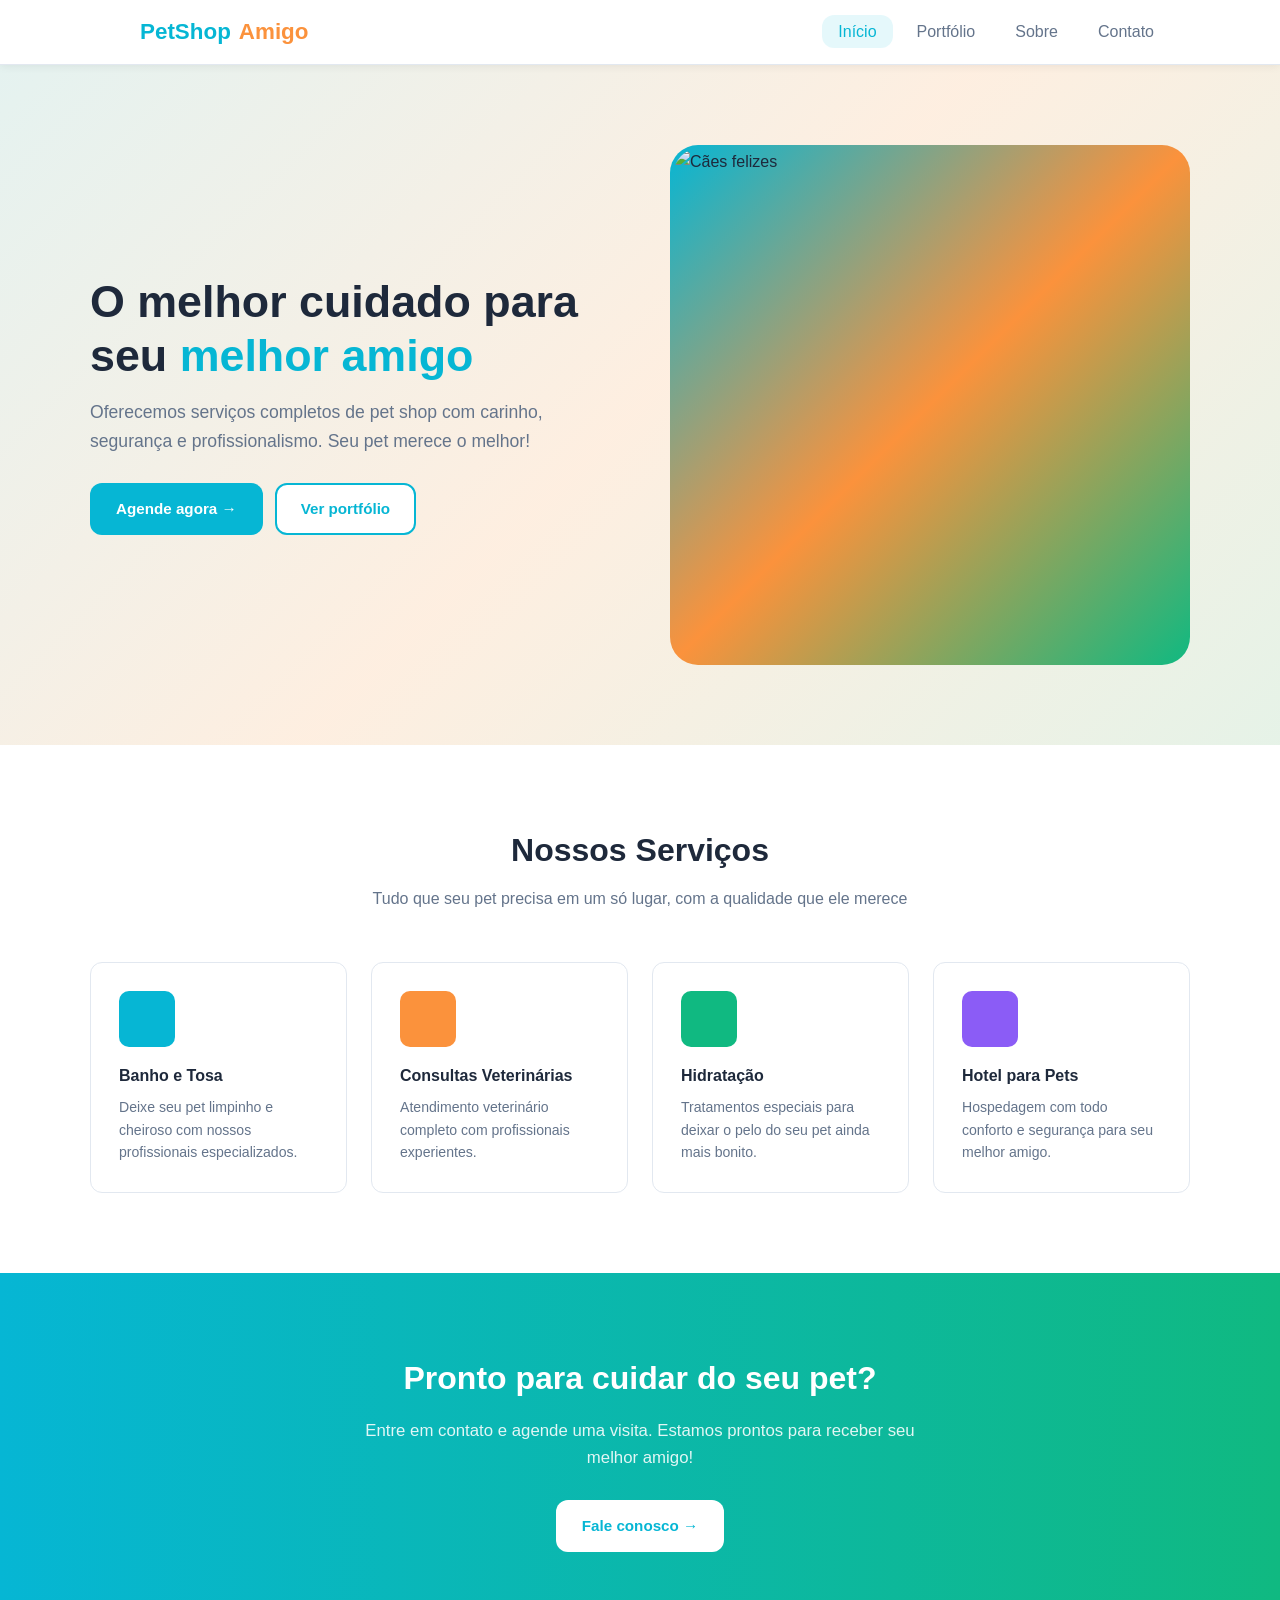
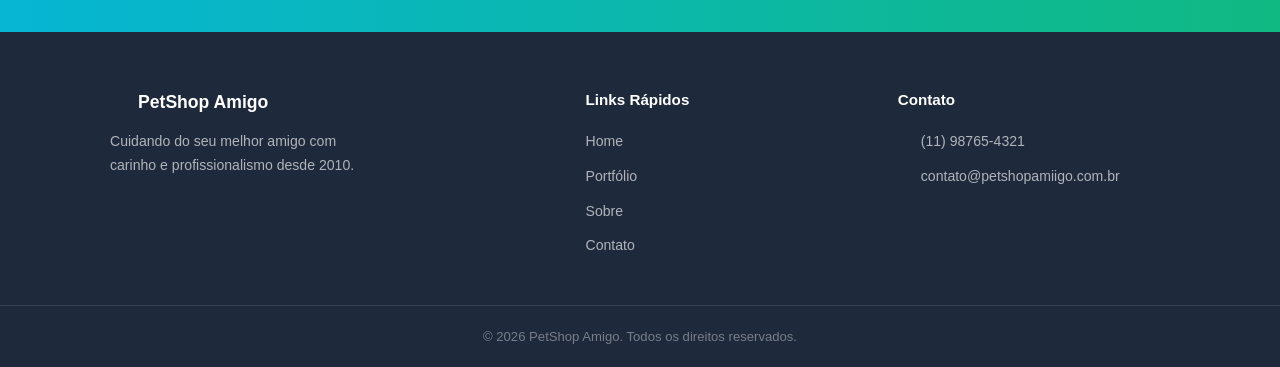
==== commit 20a7d45a: "Adicionando nomes dos integrantes" ====
--- a/petshop/index.html
+++ b/petshop/index.html
@@ -99,8 +99,36 @@
   </section>
 
   <!-- ===== FOOTER ===== -->
-  <footer>
-    <p>2026 <span>PetShop Amigo</span> — Feito com ♥ para pets e seus donos</p>
+ <footer class="footer">
+      <div class="footer-inner">
+
+    <div class="footer-col footer-brand">
+      <div class="footer-logo"><i data-lucide="paw-print"></i> PetShop Amigo</div>
+      <p>Cuidando do seu melhor amigo com carinho e profissionalismo desde 2010.</p>
+    </div>
+
+    <div class="footer-col">
+      <h4>Links Rápidos</h4>
+      <ul>
+        <li><a href="../index.html">Home</a></li>
+        <li><a href="./portfolio.html">Portfólio</a></li>
+        <li><a href="./sobre.html">Sobre</a></li>
+        <li><a href="./contato.html">Contato</a></li>
+      </ul>
+    </div>
+
+    <div class="footer-col">
+      <h4>Contato</h4>
+      <ul>
+        <li><i data-lucide="phone"></i> (11) 98765-4321</li>
+        <li><i data-lucide="mail"></i> contato@petshopamiigo.com.br</li>
+      </ul>
+    </div>
+
+  </div>
+  <div class="footer-bottom">
+    <p>© 2026 PetShop Amigo. Todos os direitos reservados.</p>
+  </div>
   </footer>
 
   <script src="src/js/script.js"></script>
--- a/petshop/src/css/estilo.css
+++ b/petshop/src/css/estilo.css
@@ -480,7 +480,7 @@
 }
 
 /* =========================================
-   PORTFÓLIO  (portfolio.html)
+   PORTFÓLIO 
    ========================================= */
 .secao-portfolio {
   padding: 0 20px 70px;
@@ -546,8 +546,21 @@
 .overlay-portfolio p {
   color: var(--branco);
   font-weight: 600;
-  font-size: 0.9rem;
-}
+  font-size: 20px;
+
+}
+
+.preco{
+  font-weight: bold;
+  font-size: 25px;
+  color:var(--roxo);
+}
+
+.preco h6 {
+  color:var(--subtexto);
+  font-size: 10px;
+}
+
 
 /* Stats */
 .stats {
@@ -574,7 +587,7 @@
 }
 
 /* =========================================
-   CONTATO  (contato.html)
+   CONTATO
    ========================================= */
 .info-contato {
   display: grid;
@@ -781,16 +794,89 @@
 /* =========================================
    FOOTER
    ========================================= */
-footer {
-  background: var(--texto);
-  color: rgba(255,255,255,0.7);
-  text-align: center;
-  padding: 28px 20px;
+.footer {
+  background-color: #1E293B;
+  color: rgba(255,255,255,0.65);
+  padding-top: 56px;
+}
+
+.footer-inner {
+  max-width: 1100px;
+  margin: 0 auto;
+  padding: 0 20px 48px;
+  display: grid;
+  grid-template-columns: 1.6fr 1fr 1fr;
+  gap: 40px;
+}
+
+.footer-logo {
+  display: flex;
+  align-items: center;
+  gap: 8px;
+  font-size: 1.1rem;
+  font-weight: 700;
+  color: #fff;
+  margin-bottom: 14px;
+}
+
+.footer-logo [data-lucide] {
+  width: 20px;
+  height: 20px;
+  color: #06B6D4;
+}
+
+.footer-brand p {
   font-size: 0.88rem;
-}
-
-footer p span{
-  color: var(--primaria);
+  line-height: 1.7;
+  max-width: 260px;
+}
+
+.footer-col h4 {
+  font-size: 0.95rem;
+  font-weight: 600;
+  color: #fff;
+  margin-bottom: 18px;
+}
+
+.footer-col ul { display: flex; flex-direction: column; gap: 12px; }
+
+.footer-col ul li {
+  font-size: 0.88rem;
+  display: flex;
+  align-items: center;
+  gap: 8px;
+}
+
+.footer-col ul li a {
+  color: rgba(255,255,255,0.65);
+  transition: color 0.2s;
+}
+
+.footer-col ul li a:hover { color: #06B6D4; }
+
+.footer-col ul li [data-lucide] {
+  width: 15px;
+  height: 15px;
+  color: #06B6D4;
+  flex-shrink: 0;
+}
+
+.footer-bottom {
+  border-top: 1px solid rgba(255,255,255,0.10);
+  text-align: center;
+  padding: 20px;
+  font-size: 0.82rem;
+  color: rgba(255,255,255,0.4);
+}
+
+/* Responsivo */
+@media (max-width: 768px) {
+  .footer-inner { grid-template-columns: 1fr 1fr; }
+  .footer-brand { grid-column: 1 / -1; }
+}
+
+@media (max-width: 480px) {
+  .footer-inner { grid-template-columns: 1fr; }
 }
 
 /* =========================================
@@ -906,9 +992,11 @@
 .cor-laranja {
   background-color: var(--secundaria); 
 }
+
 .cor-verde { 
   background-color: var(--acento);     
 }
+
 .cor-roxo { 
   background-color: var(--roxo);       
 }
@@ -920,6 +1008,7 @@
 .cor-laranja-bg {
   background-color: rgba(251,146,60,0.15);  
 }
+
 .cor-verde-bg { 
   background-color: rgba(16,185,129,0.15);  
 }
